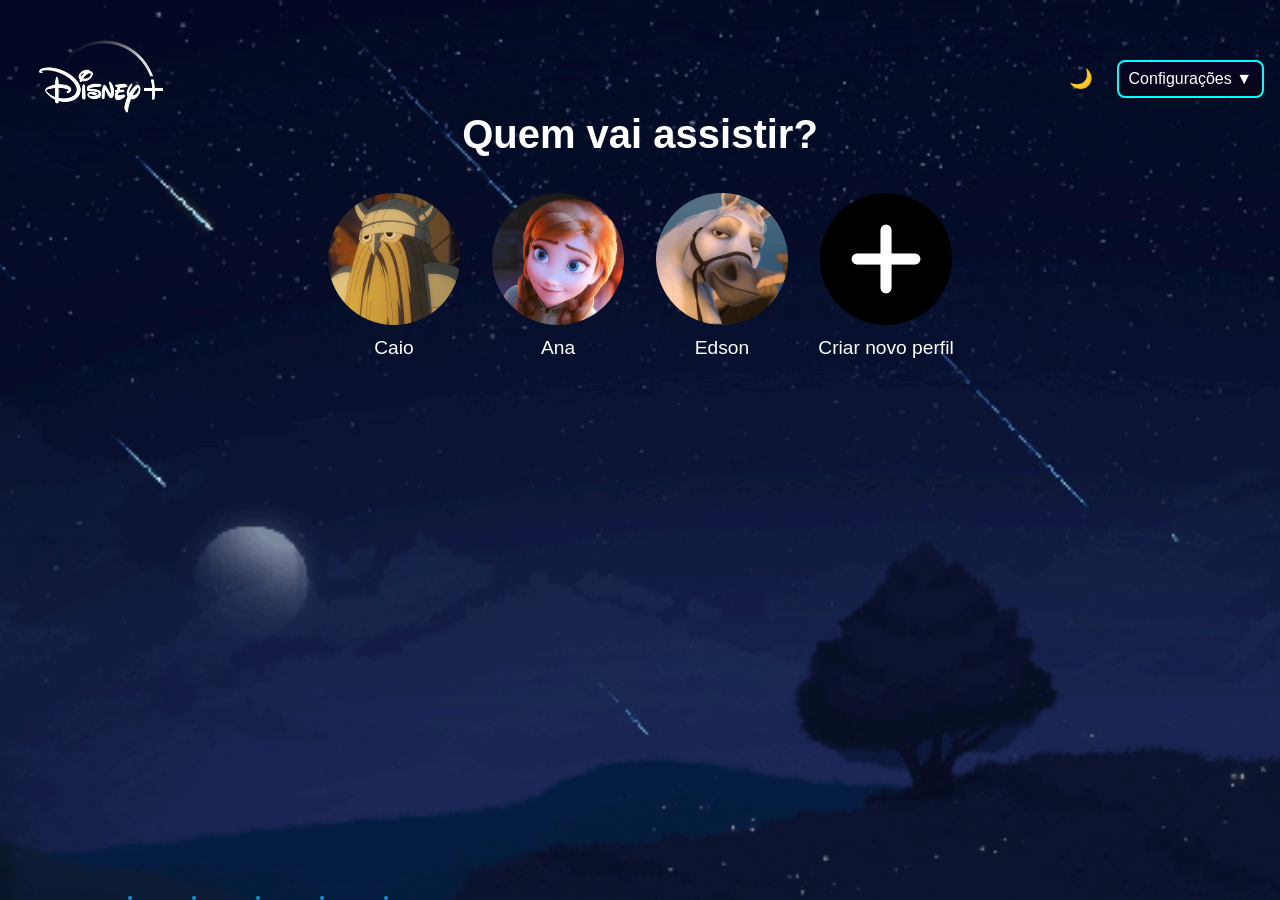
==== index.html @ b4ce7fa3 "Add files via upload" ====
<!DOCTYPE html>
<html lang="en">
<head>
    <meta charset="UTF-8">
    <meta name="viewport" content="width=device-width, initial-scale=1.0">
    <title>Selecionar perfil | Disney+</title>
    <link rel="stylesheet" href="css/estilo.css">
    <link rel="shortcut icon" href="img/d.png" type="image/x-icon">
</head>
<body>
    <header id="menu-superior" role="banner">
        <a class="logo" href="index.html" aria-label="Disney+ Home">
            <img if black-mode: src="img/white.png" alt="Logo Disney+">
        </a>
        <div class="header-right">
            <button id="theme-toggle" aria-label="Alternar tema">🌙</button>
            <nav class="menu" aria-label="Menu de usuário">
                <button id="config-btn">Configurações ▼</button>
                <ul id="dropdown-menu" class="dropdown-menu">
                    <li><a href="#">Editar Perfis</a></li>
                    <li><a href="#">Ajuda</a></li>
                    <li><a href="#">Conta</a></li>
                </ul>
            </nav>
        </div>
    </header>

    <main>
        <h1>Quem vai assistir?</h1>
        <section id="container" aria-label="Perfis disponíveis"> <!--Selecionar perfil-->
            <nav>
                
                <a class="profile" href="catalogo/catalogo.html">
                    <figure>
                        <img src="img/perfil1.jpg" alt="">
                        <figcaption>Caio</figcaption>
                    </figure>
                </a>
                <a class="profile" href="catalogo/catalogo.html">
                    <figure>
                        <img src="img/perfil2.jpg" alt="">
                        <figcaption>Ana</figcaption>
                    </figure>
                </a>
                <a class="profile" href="catalogo/catalogo.html">
                    <figure>
                        <img src="img/perfil3.jpg" alt="">
                        <figcaption>Edson</figcaption>
                    </figure>
                </a>
                <a class="profile" href="criar_conta.html">
                    <figure>
                        <img src="img/+.png" alt="">
                        <figcaption>Criar novo perfil</figcaption>
                    </figure>
                </a>
                
            </nav>
        </section>
    </main>

    <div class="particles">
        <div class="particle"></div>
        <div class="particle"></div>
        <div class="particle"></div>
        <div class="particle"></div>
        <div class="particle"></div>
    </div>

    <script src="js/script.js"></script>
    <script src="js/index.js"></script>
</body>
</html>
---- css/estilo.css ----
/*estrutura*/
*{
    box-sizing: border-box;
    font-family: 'Trebuchet MS', 'Lucida Sans Unicode', 'Lucida Grande', 'Lucida Sans', Arial, sans-serif;
    margin: 0;
    padding: 0;
}
a{
    text-decoration: none;
}

body{
    background: linear-gradient(75deg, rgba(6, 6, 68, 0.973), rgba(2, 3, 15, 0.952)) no-repeat center center fixed;
    background: url(../img/starfall-gif-46.gif) no-repeat;
    background-size: cover;
    color: #fff;
    min-height: 100vh;
    margin: 0;
    display: flex;
    flex-direction: column;
    align-items: center;
    justify-content: flex-start;
    padding-top: 88px; /* espaço para menu fixo */
    opacity: 1;
    transition: opacity 0.4s ease-in-out;
}

body.page-exit {
    opacity: 0;
}

main {
    text-align: center;
    width: min(100%, 960px);
    padding: 1.5rem 1rem 3rem;
}

h1 {
    font-size: clamp(1.6rem, 4vw, 2.5rem);
    margin-bottom: 2rem;
    color: #fff;
}

#container nav {
    display: flex;
    gap: 1.5rem;
    justify-content: center;
    flex-wrap: wrap;
    max-width: 100%;
    margin: 0 auto;
}

figure {
    text-align: center;
    cursor: pointer;
    transition: transform 0.3s;
    margin: 0;
    width: 140px;
}

figure:hover {
    transform: scale(1.2);
    opacity: 1;
}

figure img {
    width: 100%;
    height: 140px;
    max-width: 140px;
    border-radius: 50%;
    border: 4px solid transparent;
    transition: border-color 0.3s, transform 0.3s;
    display: block;
    margin: 0 auto;
}

figure:hover img {
    border-color: #ffffff;
}

figcaption {
    margin-top: 0.5rem;
    font-size: clamp(0.95rem, 2.5vw, 1.2rem);
    color: #fff;
}

#menu-superior {
    position: fixed;
    top: 0;
    left: 0;
    width: 100%;
    display: flex;
    justify-content: space-between;
    align-items: center;
    padding: 15px 16px;
}

.logo {
    margin: 25px 0 0 20px;
    position: relative;
    top: 0;
    left: 0;
    transition: transform 0.3s;
}

.logo:hover {
    transform: scale(1.05);
}

.logo img {
    width: 130px;
    max-width: 160px;
    height: auto;
}

.menu {
    margin: 5px 20px 0 0;
    position: relative;
    top: 0;
    right: 0;
    font-size: 1rem;
    margin: 0;
}

.menu a {
    color: #fff;
    text-decoration: none;
    margin-left: 1rem;
    padding: 8px 10px;
    border-radius: 8px;
    background: linear-gradient(rgb(7, 4, 36), #070716);
    transition: background 0.3s, transform 0.2s;
}

.menu a:hover {
    background: linear-gradient(cyan, rgb(1, 200, 235));
    transform: translateY(-1px);
}
/*Particulas efeito*/
.particles {
    position: fixed; /* Fixo na tela */
    bottom: 0;
    left: 0;
    width: 100%;
    height: 100%;
    pointer-events: none; /* Não interfere com cliques */
    z-index: -1; /* Atrás do conteúdo */
}

.particle {
    position: absolute;
    bottom: 0;
    left: 10%; /* Começa no canto esquerdo */
    width: 4px;
    height: 4px;
    background: #0fb3ff; /* Amarelo */
    border-radius: 75%;
    opacity: 0; /* Invisível inicialmente */
    animation: fadeIn 2s ease-in-out forwards, float 8s linear 2s infinite; /* Fade in primeiro, depois subida */
}

.particle:nth-child(2) {
    left: 20%;
    animation: fadeIn 2s ease-in-out 0.5s forwards, float 10s linear 2.5s infinite; /* Delay no fadeIn e float */
}

.particle:nth-child(3) {
    left: 30%;
    animation: fadeIn 2s ease-in-out 1s forwards, float 7s linear 3s infinite;
}

.particle:nth-child(4) {
    left: 15%;
    animation: fadeIn 2s ease-in-out 1.5s forwards, float 9s linear 3.5s infinite;
}

.particle:nth-child(5) {
    left: 25%;
    animation: fadeIn 2s ease-in-out 2s forwards, float 6s linear 4s infinite;
}

/* Keyframes para fade in inicial */
@keyframes fadeIn {
    0% {
        opacity: 0;
    }
    100% {
        opacity: 0.8;
    }
}

/* Keyframes para animação de subida e piscar */
@keyframes float {
    0% {
        transform: translateY(0) translateX(0);
        opacity: 0.8;
    }
    10% {
        opacity: 3;
    }
    90% {
        opacity: 3;
    }
    100% {
        transform: translateY(-100vh) translateX(50px); /* Sobe e move ligeiramente */
        opacity: 0;
    }
}

/*fim Particulas efeito*/

@media (max-width: 768px) {
    body {
        padding-top: 130px;
    }

    #container nav {
        gap: 1rem;
    }

    figure {
        width: 125px;
    }

    #menu-superior {
        padding: 20px 12px;
    }

    .logo img {
        width: 110px;
    }

    .menu {
        font-size: 0.9rem;
    }

    .menu a {
        margin-left: 0.6rem;
        padding: 6px 8px;
    }
}

@media (max-width: 480px) {
    body {
        padding-top: 164px;
    }

    h1 {
        margin-bottom: 1.25rem;
    }

    figure {
        width: 98px;
    }

    figure img {
        max-width: 98px;
        max-height: 100px;
        max-width: 140px;
    }

    .logo img {
        width: 98px;
    }

    .menu a {
        font-size: 0.85rem;
        margin-left: 0.4rem;
        padding: 6px 8px;
    }
}

@media (max-width: 360px) {
    h1 {
        font-size: 1.4rem;
    }

    figcaption {
        font-size: 0.9rem;
    }

    #container nav {
        gap: 0.75rem;
    }

    figure {
        width: 84px;
    }

    figure img {
        max-width: 84px;
        max-height: 90px;
    }

    .logo img {
        width: 85px;
    }
}

/* Dark Mode */
body.dark-mode {
    background: linear-gradient(75deg, rgba(255, 255, 255, 0.9), rgba(200, 200, 200, 0.8)) no-repeat center center fixed,
                url(../img/starfall-gif-46.gif) no-repeat center center fixed;
    background-size: cover;
    color: #000;
}

body.dark-mode .logo img {
    /*filter: invert(1) brightness(1.2);*/
    content: url(../img/black.png);
}

body.dark-mode h1,
body.dark-mode figcaption {
    color: #000;
}

body.dark-mode figure:hover img {
    border-color: aqua;
}

body.dark-mode .menu a {
    color: #000;
    background: linear-gradient(rgb(200, 200, 200), rgb(150, 150, 150));
    border: rgb(0, 255, 255)
}

body.dark-mode .menu a:hover {
    background: linear-gradient(#333, #666);
    color: #fff;
}

body.dark-mode #config-btn {
    background: linear-gradient(rgb(200, 200, 200), rgb(150, 150, 150));
}

body.dark-mode #config-btn:hover {
    background: linear-gradient(cyan, rgb(1, 200, 235));
}

/* Header Right */
.header-right {
    display: flex;
    align-items: center;
    gap: 1rem;
}

/* Theme Toggle */
#theme-toggle {
    margin-top: 25px;
    background: none;
    border: none;
    border-radius: 50%;
    width: 40px;
    height: 40px;
    cursor: pointer;
    font-size: 1.2rem;
    transition: all 0.3s;
    display: flex;
    align-items: center;
    justify-content: center;
}

#theme-toggle:hover {
    transform: scale(1.1);
    background: rgba(0, 255, 255, 0.1);
}

/* Dropdown Menu */
.menu {
    position: relative;
}

#config-btn {
    margin-top: 25px;
    background: linear-gradient(rgb(7, 4, 36), #070716);
    border: 2px solid cyan;
    color: #fff;
    padding: 8px 10px;
    border-radius: 8px;
    cursor: pointer;
    font-size: 1rem;
    transition: all 0.3s;
}

#config-btn:hover {
    background: linear-gradient(cyan, rgb(1, 200, 235));
}

.dropdown-menu {
    position: absolute;
    top: 100%;
    right: 0;
    background: none;
    border-radius: 8px;
    list-style: none;
    padding: 0;
    margin: 0;
    min-width: 150px;
    display: none;
    z-index: 200;
}

.dropdown-menu li {
    border-bottom: none
}

.dropdown-menu li:last-child {
    border-bottom: none;
}

.dropdown-menu a {
    display: block;
    padding: 10px 15px;
    color: #fff;
    text-decoration: none;
    transition: background 0.3s;
}

.dropdown-menu a:hover {
    background: aqua;
}

.dropdown-menu.show {
    display: block;
}

/* Dark Mode Dropdown */
body.dark-mode .dropdown-menu {
    background: none;
}

body.dark-mode .dropdown-menu a {
    color: #000;
}

body.dark-mode .dropdown-menu a:hover {
    background: rgba(0, 255, 255, 0.801);
}

/* Responsive adjustments */
@media (max-width: 768px) {
    .header-right {
        gap: 0.5rem;
    }

    #theme-toggle {
        width: 35px;
        height: 35px;
        font-size: 1rem;
    }

    #config-btn {
        font-size: 0.9rem;
        padding: 6px 8px;
    }
}

@media (max-width: 480px) {
    #theme-toggle {
        width: 30px;
        height: 30px;
        font-size: 0.9rem;
    }

    #config-btn {
        font-size: 0.85rem;
        padding: 5px 7px;
    }
}
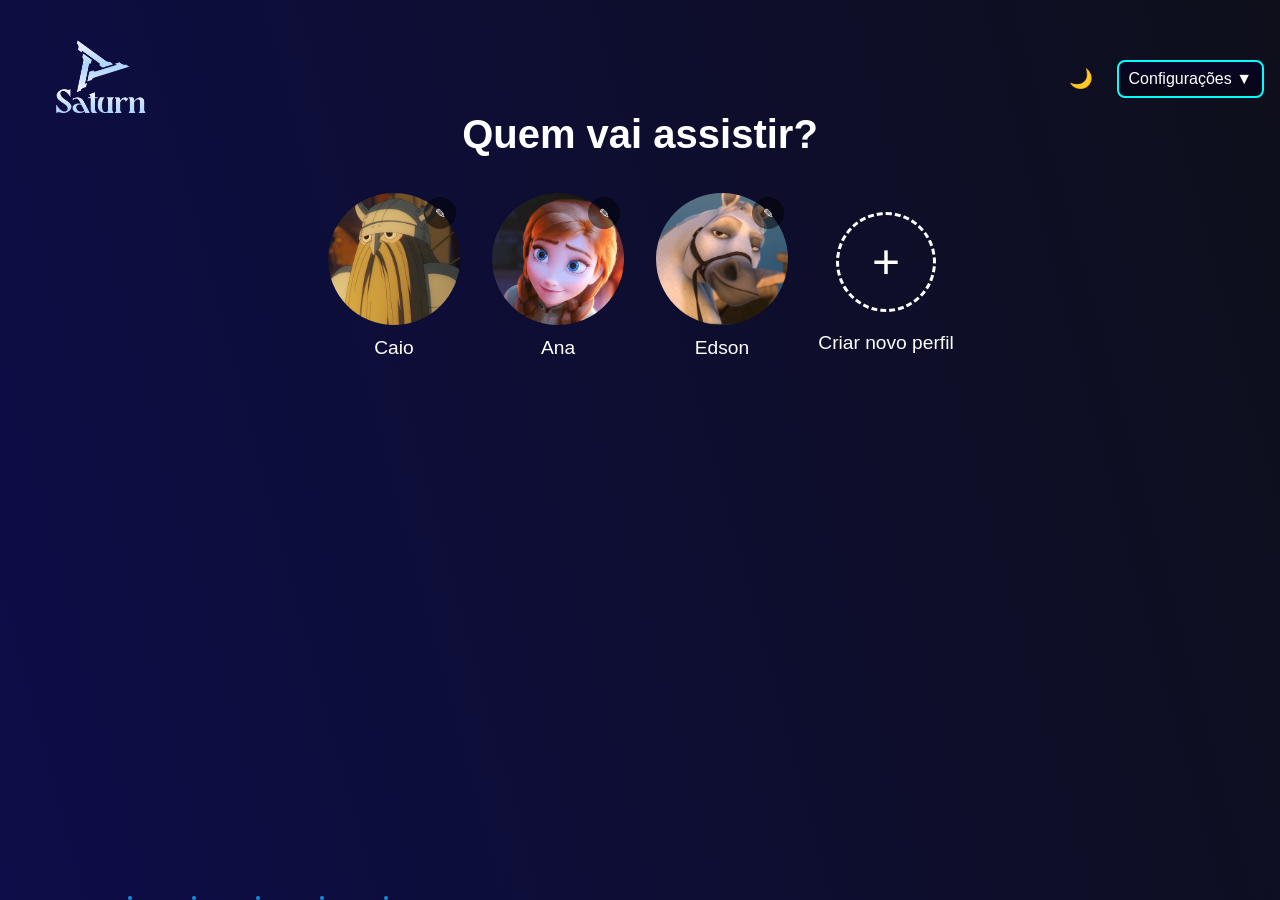
==== commit e4aeddc1: "Add files via upload" ====
--- a/index.html
+++ b/index.html
@@ -3,21 +3,21 @@
 <head>
     <meta charset="UTF-8">
     <meta name="viewport" content="width=device-width, initial-scale=1.0">
-    <title>Selecionar perfil | Disney+</title>
+    <title>Selecionar perfil | Saturn</title>
     <link rel="stylesheet" href="css/estilo.css">
-    <link rel="shortcut icon" href="img/d.png" type="image/x-icon">
+    <link rel="shortcut icon" href="img/logo.png" type="image/x-icon">
 </head>
 <body>
     <header id="menu-superior" role="banner">
         <a class="logo" href="index.html" aria-label="Disney+ Home">
-            <img if black-mode: src="img/white.png" alt="Logo Disney+">
+            <img if black-mode: src="img/logowhite.png" alt="Logo Disney+">
         </a>
         <div class="header-right">
             <button id="theme-toggle" aria-label="Alternar tema">🌙</button>
             <nav class="menu" aria-label="Menu de usuário">
                 <button id="config-btn">Configurações ▼</button>
                 <ul id="dropdown-menu" class="dropdown-menu">
-                    <li><a href="#">Editar Perfis</a></li>
+                    <li><a href="#" id="edit-profiles">Editar Perfis</a></li>
                     <li><a href="#">Ajuda</a></li>
                     <li><a href="#">Conta</a></li>
                 </ul>
@@ -27,37 +27,39 @@
 
     <main>
         <h1>Quem vai assistir?</h1>
-        <section id="container" aria-label="Perfis disponíveis"> <!--Selecionar perfil-->
-            <nav>
-                
-                <a class="profile" href="catalogo/catalogo.html">
-                    <figure>
-                        <img src="img/perfil1.jpg" alt="">
-                        <figcaption>Caio</figcaption>
-                    </figure>
-                </a>
-                <a class="profile" href="catalogo/catalogo.html">
-                    <figure>
-                        <img src="img/perfil2.jpg" alt="">
-                        <figcaption>Ana</figcaption>
-                    </figure>
-                </a>
-                <a class="profile" href="catalogo/catalogo.html">
-                    <figure>
-                        <img src="img/perfil3.jpg" alt="">
-                        <figcaption>Edson</figcaption>
-                    </figure>
-                </a>
-                <a class="profile" href="criar_conta.html">
-                    <figure>
-                        <img src="img/+.png" alt="">
-                        <figcaption>Criar novo perfil</figcaption>
-                    </figure>
-                </a>
-                
+        <section id="container" aria-label="Perfis disponíveis">
+            <nav id="profiles-list">
+                <!-- As perfis serão carregados via JavaScript -->
             </nav>
         </section>
     </main>
+
+    <div class="modal-overlay hidden" id="profile-modal" aria-hidden="true">
+        <div class="modal" role="dialog" aria-modal="true" aria-labelledby="modal-title">
+            <button type="button" class="modal-close" id="modal-close" aria-label="Fechar formulário">×</button>
+            <h2 id="modal-title">Adicionar perfil</h2>
+            <form id="profile-form">
+                <label for="profile-name">Nome do perfil</label>
+                <input id="profile-name" name="profileName" type="text" maxlength="20" placeholder="Digite um nome" required>
+
+                <p>Escolha um avatar padrão</p>
+                <div class="avatar-options">
+                    <button type="button" class="avatar-option" data-image="img/perfil1.jpg" aria-label="Avatar padrão 1"><img src="img/perfil1.jpg" alt="Avatar 1"></button>
+                    <button type="button" class="avatar-option" data-image="img/perfil2.jpg" aria-label="Avatar padrão 2"><img src="img/perfil2.jpg" alt="Avatar 2"></button>
+                    <button type="button" class="avatar-option" data-image="img/perfil3.jpg" aria-label="Avatar padrão 3"><img src="img/perfil3.jpg" alt="Avatar 3"></button>
+                    <button type="button" class="avatar-option" data-image="img/perfil4.jpg" aria-label="Avatar padrão 4"><img src="img/perfil4.jpg" alt="Avatar 4"></button>
+                    <button type="button" class="avatar-option" data-image="img/perfil5.jpg" aria-label="Avatar padrão 5"><img src="img/perfil5.jpg" alt="Avatar 5"></button>
+                    <button type="button" class="avatar-option" data-image="img/perfil6.jpg" aria-label="Avatar padrão 6"><img src="img/perfil6.jpg" alt="Avatar 6"></button>
+                    <button type="button" class="avatar-option" data-image="img/perfil7.jpg" aria-label="Avatar padrão 7"><img src="img/perfil7.jpg" alt="Avatar 7"></button>
+                </div>
+
+                <div class="modal-actions">
+                    <button type="submit">Salvar</button>
+                    <button type="button" id="cancel-btn">Cancelar</button>
+                </div>
+            </form>
+        </div>
+    </div>
 
     <div class="particles">
         <div class="particle"></div>
--- a/css/estilo.css
+++ b/css/estilo.css
@@ -11,8 +11,6 @@
 
 body{
     background: linear-gradient(75deg, rgba(6, 6, 68, 0.973), rgba(2, 3, 15, 0.952)) no-repeat center center fixed;
-    background: url(../img/starfall-gif-46.gif) no-repeat;
-    background-size: cover;
     color: #fff;
     min-height: 100vh;
     margin: 0;
@@ -299,15 +297,13 @@
 
 /* Dark Mode */
 body.dark-mode {
-    background: linear-gradient(75deg, rgba(255, 255, 255, 0.9), rgba(200, 200, 200, 0.8)) no-repeat center center fixed,
-                url(../img/starfall-gif-46.gif) no-repeat center center fixed;
-    background-size: cover;
-    color: #000;
+    background: linear-gradient(75deg, rgba(145, 195, 236, 0.9), rgba(248, 249, 255, 0.8)) no-repeat center center fixed;
+    
 }
 
 body.dark-mode .logo img {
     /*filter: invert(1) brightness(1.2);*/
-    content: url(../img/black.png);
+    content: url(../img/logoblack.png);
 }
 
 body.dark-mode h1,
@@ -321,7 +317,7 @@
 
 body.dark-mode .menu a {
     color: #000;
-    background: linear-gradient(rgb(200, 200, 200), rgb(150, 150, 150));
+    background: linear-gradient(rgb(235, 250, 255), rgb(203, 229, 247));
     border: rgb(0, 255, 255)
 }
 
@@ -331,12 +327,19 @@
 }
 
 body.dark-mode #config-btn {
-    background: linear-gradient(rgb(200, 200, 200), rgb(150, 150, 150));
+    background: linear-gradient(rgb(203, 247, 255), rgb(223, 246, 255));
+    color: black;
 }
 
 body.dark-mode #config-btn:hover {
     background: linear-gradient(cyan, rgb(1, 200, 235));
 }
+
+body.dark-mode .add-icon {
+    color: #000000;
+    border: 3px dashed rgb(0, 0, 0);
+}
+
 
 /* Header Right */
 .header-right {
@@ -425,6 +428,186 @@
     display: block;
 }
 
+/* Profile modal and edit controls */
+.modal-overlay {
+    position: fixed;
+    inset: 0;
+    background: rgba(0, 0, 0, 0.75);
+    display: flex;
+    align-items: center;
+    justify-content: center;
+    padding: 1rem;
+    z-index: 300;
+}
+
+.modal-overlay.hidden {
+    display: none;
+}
+
+.modal {
+    width: min(100%, 520px);
+    background: rgba(10, 10, 35, 0.98);
+    border: 1px solid rgba(255, 255, 255, 0.15);
+    border-radius: 18px;
+    padding: 24px;
+    box-shadow: 0 20px 60px rgba(0, 0, 0, 0.45);
+    position: relative;
+}
+
+.modal h2 {
+    margin-bottom: 1rem;
+    color: #fff;
+}
+
+.modal label {
+    display: block;
+    margin-bottom: 0.5rem;
+    color: #ddd;
+    font-weight: 600;
+}
+
+.modal input {
+    width: 100%;
+    padding: 0.9rem 1rem;
+    border-radius: 12px;
+    border: 1px solid rgba(255, 255, 255, 0.18);
+    background: rgba(255, 255, 255, 0.08);
+    color: #fff;
+    margin-bottom: 1rem;
+}
+
+.modal input::placeholder {
+    color: rgba(255, 255, 255, 0.65);
+}
+
+.avatar-options {
+    display: grid;
+    grid-template-columns: repeat(4, minmax(60px, 1fr));
+    gap: 0.75rem;
+    margin-bottom: 1.25rem;
+}
+
+.avatar-option {
+    border: 2px solid rgba(255, 255, 255, 0.18);
+    border-radius: 18px;
+    width: 100%;
+    aspect-ratio: 1 / 1;
+    background: rgba(255, 255, 255, 0.05);
+    color: #fff;
+    font-size: 1.2rem;
+    display: grid;
+    place-items: center;
+    cursor: pointer;
+    transition: transform 0.2s, border-color 0.2s, background 0.2s;
+    overflow: hidden;
+}
+
+.avatar-option img {
+    width: 100%;
+    height: 100%;
+    object-fit: cover;
+    border-radius: 16px;
+}
+
+.avatar-option.selected,
+.avatar-option:hover {
+    border-color: aqua;
+    background: rgba(0, 255, 255, 0.15);
+    transform: translateY(-2px);
+}
+
+.modal-actions {
+    display: flex;
+    justify-content: flex-end;
+    gap: 0.75rem;
+}
+
+.modal-actions button {
+    padding: 0.85rem 1.25rem;
+    border-radius: 999px;
+    border: none;
+    cursor: pointer;
+    font-weight: 700;
+}
+
+.modal-actions button[type="submit"] {
+    background: cyan;
+    color: #000;
+}
+
+.modal-actions button#cancel-btn {
+    background: rgba(255, 255, 255, 0.12);
+    color: #fff;
+}
+
+.modal-close {
+    position: absolute;
+    top: 18px;
+    right: 18px;
+    width: 32px;
+    height: 32px;
+    border: none;
+    border-radius: 50%;
+    background: rgba(255, 255, 255, 0.12);
+    color: #fff;
+    font-size: 1.2rem;
+    cursor: pointer;
+}
+
+.profile.add-profile figure {
+    display: flex;
+    flex-direction: column;
+    align-items: center;
+    justify-content: center;
+    gap: 0.8rem;
+    min-height: 188px;
+}
+
+.add-icon {
+    width: 100px;
+    height: 100px;
+    display: grid;
+    place-items: center;
+    border-radius: 50%;
+    color: #fff;
+    font-size: 3rem;
+    border: 3px dashed rgb(255, 255, 255);
+}
+
+.edit-profile-btn {
+    position: absolute;
+    right: 0.5rem;
+    top: 0.5rem;
+    background: rgba(0, 0, 0, 0.5);
+    color: #fff;
+    border: none;
+    border-radius: 999px;
+    width: 32px;
+    height: 32px;
+    cursor: pointer;
+    display: grid;
+    place-items: center;
+}
+
+.profile {
+    position: relative;
+}
+
+.profile.add-profile {
+    cursor: pointer;
+    border-radius: 24px;
+    border: none;
+    background: none;
+}
+
+.profile.add-profile:hover {
+    border-color: aqua;
+}
+
+body.modal-open {
+    overflow: hidden;
+}
+
 /* Dark Mode Dropdown */
 body.dark-mode .dropdown-menu {
     background: none;
